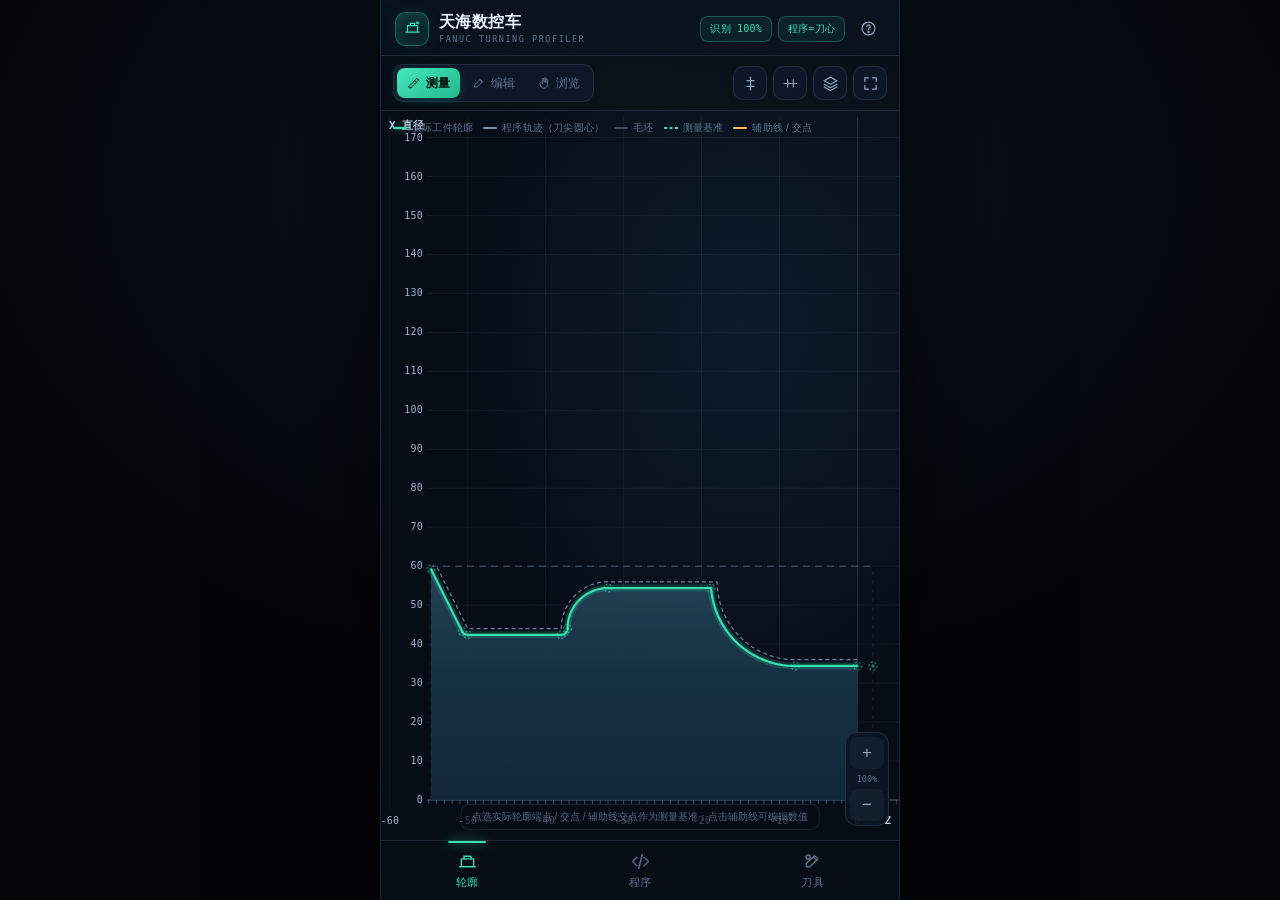
==== index.html @ 0032b685 "Add self-test HTML page for G01 extension functionality with performance metrics and results display" ====
<!DOCTYPE html>
<html lang="zh-CN">
<head>
  <meta charset="UTF-8">
  <meta name="viewport" content="width=device-width, initial-scale=1.0, maximum-scale=1.0, user-scalable=no, viewport-fit=cover">
  <meta name="theme-color" content="#070d17">
  <meta name="description" content="发那科数控车削轮廓计算与双向联调工具">
  <title>天海数控车 · FANUC</title>
  <link rel="stylesheet" href="css/app.css">
</head>
<body>
  <div class="app-shell">
    <header class="appbar">
      <div class="brand">
        <div class="brand-mark" aria-hidden="true">
          <svg viewBox="0 0 32 32"><path d="M6 21h20M9 21v-9h14v9M13 12v-3h6v3" /><circle cx="23" cy="8" r="2.2"/></svg>
        </div>
        <div class="brand-text">
          <h1>天海数控车</h1>
          <span>FANUC TURNING PROFILER</span>
        </div>
      </div>
      <div class="appbar-status">
        <span class="chip chip-mint" id="chipCoverage">识别 --</span>
        <span class="chip" id="chipComp">无刀补</span>
        <button class="icon-btn ghost" id="btnHelp" aria-label="说明">
          <svg viewBox="0 0 24 24"><circle cx="12" cy="12" r="9"/><path d="M9.6 9.2a2.4 2.4 0 1 1 3.6 2.2c-.9.6-1.2 1-1.2 2.1"/><circle cx="12" cy="16.8" r=".8"/></svg>
        </button>
      </div>
    </header>

    <main class="views">
      <!-- ================= 轮廓 ================= -->
      <section class="view is-active" id="view-contour">
        <div class="canvas-top">
          <div class="mode-switch" id="modeSwitch" role="tablist">
            <button data-mode="measure" class="is-on">
              <svg viewBox="0 0 24 24"><path d="M4 17 17 4l3 3L7 20H4z"/><path d="m13 8 3 3"/></svg>
              测量
            </button>
            <button data-mode="edit">
              <svg viewBox="0 0 24 24"><path d="M5 19h4l9-9-4-4-9 9z"/><path d="M14 6.5 17.5 10"/></svg>
              编辑
            </button>
            <button data-mode="pan">
              <svg viewBox="0 0 24 24"><path d="M9 11V5.5a1.5 1.5 0 0 1 3 0V10M12 10V4.5a1.5 1.5 0 0 1 3 0V10M15 11V6.5a1.5 1.5 0 0 1 3 0V14c0 4-2.5 7-6 7-2.2 0-3.4-1-4.6-2.3L5 13.5a1.7 1.7 0 0 1 2.4-2.2L9 13"/></svg>
              浏览
            </button>
          </div>
          <div class="canvas-actions">
            <button class="icon-btn" id="btnGuideV" aria-label="铅垂线" title="铅垂线（等 Z 辅助线）">
              <svg viewBox="0 0 24 24"><path d="M12 3v18"/><path d="M7 8h10"/><path d="M7 16h10"/></svg>
            </button>
            <button class="icon-btn" id="btnGuideH" aria-label="水平线" title="水平线（等 X 辅助线）">
              <svg viewBox="0 0 24 24"><path d="M3 12h18"/><path d="M8 7v10"/><path d="M16 7v10"/></svg>
            </button>
            <button class="icon-btn" id="btnGuideClear" aria-label="清除辅助线" title="清除辅助线">
              <svg viewBox="0 0 24 24"><path d="M4 7h16"/><path d="M9 7V5h6v2"/><path d="M6.5 7l1 13h9l1-13"/></svg>
            </button>
            <button class="icon-btn" id="btnLayers" aria-label="图层">
              <svg viewBox="0 0 24 24"><path d="m12 3 9 5-9 5-9-5z"/><path d="m3 13 9 5 9-5"/><path d="m3 17 9 5 9-5"/></svg>
            </button>
            <button class="icon-btn" id="btnFit" aria-label="适应屏幕">
              <svg viewBox="0 0 24 24"><path d="M4 9V4h5M15 4h5v5M20 15v5h-5M9 20H4v-5"/></svg>
            </button>
          </div>
        </div>

        <div class="stage" id="stage">
          <svg id="svg" role="img" aria-label="工件轮廓视图"></svg>

          <div class="stage-legend" id="legend">
            <span><i class="dot dot-actual"></i>实际工件轮廓</span>
            <span><i class="dot dot-nominal"></i>程序轨迹（刀尖圆心）</span>
            <span><i class="dot dot-stock"></i>毛坯</span>
            <span><i class="dot dot-base"></i>测量基准</span>
            <span><i class="dot dot-guide"></i>辅助线 / 交点</span>
          </div>

          <div class="stage-empty" id="emptyState">
            <div class="empty-icon">
              <svg viewBox="0 0 48 48"><path d="M8 30h32M10 30V18h28v12M15 18v-5h18v5"/><circle cx="35" cy="10" r="3"/></svg>
            </div>
            <h3>等待有效轮廓</h3>
            <p>在“程序”页输入或载入 FANUC 车削程序，然后点击应用。</p>
            <button class="btn small" id="btnGoProgram">去输入程序</button>
          </div>

          <div class="zoom-rail">
            <button class="zoom-btn" id="btnZoomIn" aria-label="放大">+</button>
            <div class="zoom-readout" id="zoomReadout">--</div>
            <button class="zoom-btn" id="btnZoomOut" aria-label="缩小">−</button>
          </div>

          <div class="layers-pop" id="layersPop">
            <div class="pop-head">显示图层</div>
            <label class="switch-row"><span>程序轨迹</span><input type="checkbox" id="tgNominal" checked><i></i></label>
            <label class="switch-row"><span>毛坯边界</span><input type="checkbox" id="tgStock" checked><i></i></label>
            <label class="switch-row"><span>偏差指示</span><input type="checkbox" id="tgDeviation" checked><i></i></label>
            <label class="switch-row"><span>网格标尺</span><input type="checkbox" id="tgGrid" checked><i></i></label>
            <label class="switch-row"><span>卡盘夹持</span><input type="checkbox" id="tgChuck" checked><i></i></label>
          </div>

          <div class="stage-hint" id="stageHint">点选实际轮廓特征端点 / 交点作为测量基准</div>
        </div>

        <div class="sheet" id="sheet" aria-live="polite"></div>
      </section>

      <!-- ================= 程序 ================= -->
      <section class="view" id="view-program">
        <div class="page-head">
          <div>
            <h2>数控程序</h2>
            <p>FANUC 车削 G 代码 · 实时解析</p>
          </div>
          <div class="page-actions">
            <button class="btn primary" id="btnApply">
              <svg viewBox="0 0 24 24"><path d="m5 12 4.5 4.5L19 7"/></svg>
              应用
            </button>
          </div>
        </div>

        <div class="program-tools">
          <div class="select-wrap">
            <select id="sampleSelect" aria-label="载入示例">
              <option value="">载入示例程序…</option>
              <option value="sample1">示例 1 · 外圆圆弧台阶</option>
              <option value="sample2">示例 2 · G71/G70 粗精车</option>
              <option value="sample3">示例 3 · 内孔镗削</option>
              <option value="sample4">示例 4 · 切槽与刀宽</option>
              <option value="sample5">示例 5 ·  扩展</option>
              <option value="sample6">示例 6 · 扩展2</option>
            </select>
            <svg class="select-caret" viewBox="0 0 24 24"><path d="m7 10 5 5 5-5"/></svg>
          </div>
          <span class="pill" id="programStats">0 行</span>
        </div>

        <div class="editor-card">
          <div class="gutter" id="gutter"></div>
          <textarea id="editor" spellcheck="false" autocapitalize="off" autocomplete="off" autocorrect="off" aria-label="G代码编辑器"></textarea>
        </div>

        <div class="quickkeys" id="quickKeys">
          <button data-ins="G00 ">G00</button>
          <button data-ins="G01 ">G01</button>
          <button data-ins="G02 ">G02</button>
          <button data-ins="G03 ">G03</button>
          <button data-ins="G71 ">G71</button>
          <button data-ins="G70 ">G70</button>
          <button data-ins="G75 ">G75</button>
          <button data-ins="G76 ">G76</button>
          <button data-ins="U">U</button>
          <button data-ins="W">W</button>
          <button data-ins="A">A</button>
          <button data-ins="C">C</button>
          <button data-ins="R">R</button>
          <button data-ins="M03 ">M03</button>
          <button data-ins="M30">M30</button>
        </div>

        <div class="card diag-card">
          <div class="card-head">
            <h3>解析诊断</h3>
            <span class="pill" id="diagCount">--</span>
          </div>
          <div class="diag-list" id="diagList"></div>
        </div>

        <div class="callout">
          <strong>识别范围</strong>
          G00/G01/G02/G03、G04、G20/G21、G28/G30、G32、G50、G70/G71/G72/G73、G74/G75/G76、G90/G91/G92/G94/G95/G96/G97 及 T/S/F/M 辅助指令。G01 支持 A 角度、C 倒角、R 拐角圆角与 U/W 增量编程。G40/G41/G42 刀尖补偿已移除，出现时忽略并提示；程序 X/Z 即工件轮廓。未知指令仅提示，不阻断轮廓计算。
        </div>
      </section>

      <!-- ================= 刀具 ================= -->
      <section class="view" id="view-tools">
        <div class="page-head">
          <div>
            <h2>刀具参数</h2>
            <p>刀尖圆弧、安装方位与补偿值</p>
          </div>
          <button class="btn ghost" id="btnAddTool">
            <svg viewBox="0 0 24 24"><path d="M12 5v14M5 12h14"/></svg>
            新增
          </button>
        </div>

        <div class="tool-strip" id="toolStrip"></div>

        <div class="card" id="toolParams"></div>

        <div class="card stock-card">
          <div class="card-head">
            <h3>毛坯与显示</h3>
            <span class="pill" id="stockState">--</span>
          </div>
          <div class="field-row">
            <div class="field">
              <label>毛坯直径 X (mm)</label>
              <div class="num-input">
                <button data-step="-1" data-target="stockDia">−</button>
                <input id="stockDia" type="number" inputmode="decimal" step="0.1" min="1" max="400">
                <button data-step="1" data-target="stockDia">+</button>
              </div>
            </div>
            <div class="field">
              <label>显示精度</label>
              <div class="readonly">0.001 mm</div>
            </div>
          </div>
          <p class="hint">毛坯直径仅用于显示未加工边界，不参与程序坐标计算。</p>
        </div>

        <div class="callout">
          程序 X/Z 为刀尖圆心轨迹（含 A 角度、C 倒角、R 圆角、U/W 增量）；实际工件轮廓由程序轨迹向材料侧偏移刀尖半径 R 实时生成（直线平移 R、内凹圆弧 R+r、外凸圆弧 R−r、程序凹拐角留下半径 R 的包络弧）。G41/G42 刀尖补偿指令已移除，程序中出现时将忽略并提示。刀库几何/磨损补偿（X 直径、Z 轴向）按输入值整体平移实际轮廓。
        </div>
      </section>
    </main>

    <nav class="tabbar" role="tablist">
      <button class="tab is-on" data-view="contour">
        <svg viewBox="0 0 24 24"><path d="M3 18h18M5 18V9h14v9"/><path d="M8 9V6h8v3"/></svg>
        <span>轮廓</span>
      </button>
      <button class="tab" data-view="program">
        <svg viewBox="0 0 24 24"><path d="m8 7-5 5 5 5M16 7l5 5-5 5M14 4l-4 16"/></svg>
        <span>程序</span>
      </button>
      <button class="tab" data-view="tools">
        <svg viewBox="0 0 24 24"><path d="M14.5 5.5 18 9 9 18H5v-4z"/><path d="m13 7 4 4"/><circle cx="7" cy="7" r="2.4"/></svg>
        <span>刀具</span>
      </button>
    </nav>
  </div>

  <div class="modal" id="modal">
    <div class="modal-card" role="dialog" aria-modal="true">
      <div class="modal-head">
        <h3>计算说明</h3>
        <button class="icon-btn ghost" id="btnCloseModal" aria-label="关闭">
          <svg viewBox="0 0 24 24"><path d="m6 6 12 12M18 6 6 18"/></svg>
        </button>
      </div>
      <div class="modal-body">
        <p><strong>轮廓语义：</strong>程序 X/Z（含 A 角度、C 倒角、R 圆角、U/W 增量）是刀尖圆心轨迹。实际工件轮廓由程序轨迹向材料侧等距偏移刀尖圆弧半径 r 得到：直线沿法向平移 r，内凹圆弧 实际 R = 程序 R + r，外凸圆弧 实际 R = 程序 R − r，程序拐角的凹侧留下以拐点为圆心、半径 r 的包络圆弧。G41/G42 刀尖补偿功能已移除，程序中出现时忽略并警告。</p>
        <p><strong>G01 扩展：</strong>A 为自 -Z 轴起算的角度（真实半径平面），可由 X/U 或 Z/W 之一推算另一坐标；C 为段末等长倒角，R 为段末相切圆角；U、W 分别为 X（直径）、Z 的增量编程。C/R 只作用于本段末端与下一连续切削段的拐角。</p>
        <p><strong>测量规范：</strong>基准节点取自实际工件轮廓（程序轨迹 + 刀尖半径补偿后）的特征端点与相邻特征交点，也可放置铅垂线 / 水平线辅助线并拾取辅助线与轮廓的交点；点击辅助线可直接输入数值（铅垂线为 Z，水平线为 X 直径）精确定位。仅允许选择上述节点，禁止在特征线上任意取点。辅助线为纯测量基准，不参与刀尖半径偏移。基准坐标即为实际工件轮廓的 X/Z；圆弧半径与圆心直接读取该基准点所属实际轮廓圆弧数据，不做曲线拟合。</p>
        <p><strong>验证标准：</strong>①补偿一致性：实际轮廓各采样点到程序（刀心）轨迹的最近距离应恒等于刀尖半径 r，偏差 ≤0.002 mm，任一超差即判不匹配；②轮廓由程序轨迹向材料侧等距偏移 r 实时计算，内凹圆弧 R+r、外凸圆弧 R−r。测量读数 0.001 mm。</p>
        <p><strong>坐标约定：</strong>X 为直径值，Z 为轴向值；图形按真实半径比例绘制，X 标尺显示直径。所有测量值保留 0.001 mm。</p>
        <p><strong>双向联动：</strong>编辑模式点选特征后可修改终点直径、Z、圆弧 R 或 G02/G03 方向，程序对应程序段立即回写并重新计算；拖动线段端点可连续修改。</p>
        <p><strong>说明：</strong>G74/G75/G76 等固定循环及螺纹牙型以识别和最终尺寸近似为主，具体加工请以机床实际参数与官方手册为准。</p>
      </div>
    </div>
  </div>

  <div class="pick-pop" id="pickPop"></div>

  <div class="pick-pop guide-pop" id="guidePop">
    <div class="pop-head" id="guidePopHead">辅助线数值</div>
    <div class="guide-edit">
      <label id="guideField" for="guideInput">Z (mm)</label>
      <input id="guideInput" type="number" inputmode="decimal" step="0.001" autocomplete="off" spellcheck="false">
      <div class="guide-btns">
        <button class="btn small primary" id="btnGuideOk">确定</button>
        <button class="btn small ghost" id="btnGuideDel">删除</button>
      </div>
    </div>
  </div>

  <div class="toast" id="toast"></div>

  <script src="js/geometry.js"></script>
  <script src="js/parser.js"></script>
  <script src="js/simulator.js"></script>
  <script src="js/samples.js"></script>
  <script src="js/viewer.js"></script>
  <script src="js/app.js"></script>
</body>
</html>
---- css/app.css ----
:root {
  --bg: #060b14;
  --bg-2: #0a1220;
  --panel: #101a2b;
  --panel-2: #142034;
  --line: rgba(148, 178, 210, .14);
  --line-strong: rgba(148, 178, 210, .26);
  --text: #e8f2ff;
  --text-dim: #91a4bd;
  --text-mute: #5e718b;
  --mint: #36e0b0;
  --mint-dim: #1c8f73;
  --amber: #ffb454;
  --cyan: #60c8ff;
  --red: #ff6b6b;
  --violet: #a78bfa;
  --radius: 16px;
  --safe-b: env(safe-area-inset-bottom, 0px);
  --safe-t: env(safe-area-inset-top, 0px);
  --font: -apple-system, BlinkMacSystemFont, "SF Pro SC", "PingFang SC", "Microsoft YaHei", "Helvetica Neue", Arial, sans-serif;
  --mono: "SF Mono", "Cascadia Code", "JetBrains Mono", ui-monospace, Consolas, monospace;
}

* { box-sizing: border-box; -webkit-tap-highlight-color: transparent; }
html, body { height: 100%; }
body {
  margin: 0;
  background: #030609;
  color: var(--text);
  font-family: var(--font);
  font-size: 14px;
  overscroll-behavior: none;
  -webkit-font-smoothing: antialiased;
}
button, input, select, textarea { font-family: inherit; color: inherit; }
button { border: 0; background: none; cursor: pointer; padding: 0; }
svg { display: block; }
::selection { background: rgba(54, 224, 176, .28); }

.app-shell {
  position: relative;
  display: flex;
  flex-direction: column;
  width: 100%;
  max-width: 520px;
  height: 100dvh;
  margin: 0 auto;
  background:
    radial-gradient(120% 60% at 50% -10%, rgba(54, 224, 176, .12), transparent 58%),
    radial-gradient(90% 50% at 110% 30%, rgba(96, 200, 255, .08), transparent 60%),
    var(--bg);
  overflow: hidden;
}
@media (min-width: 560px) {
  body { background: radial-gradient(80% 80% at 50% 20%, #0c1422, #030609 70%); }
  .app-shell {
    height: min(940px, 100dvh);
    top: 0;
    border-left: 1px solid var(--line);
    border-right: 1px solid var(--line);
    box-shadow: 0 0 120px rgba(0, 0, 0, .7);
  }
}

/* ============ appbar ============ */
.appbar {
  flex: 0 0 auto;
  display: flex;
  align-items: center;
  justify-content: space-between;
  gap: 10px;
  height: calc(56px + var(--safe-t));
  padding: calc(8px + var(--safe-t)) 14px 6px;
  border-bottom: 1px solid var(--line);
  background: linear-gradient(to bottom, rgba(10, 18, 32, .94), rgba(10, 18, 32, .55));
  backdrop-filter: blur(14px);
  z-index: 10;
}
.brand { display: flex; align-items: center; gap: 10px; min-width: 0; }
.brand-mark {
  width: 34px; height: 34px;
  display: grid; place-items: center;
  border-radius: 10px;
  background: linear-gradient(145deg, rgba(54, 224, 176, .18), rgba(54, 224, 176, .04));
  border: 1px solid rgba(54, 224, 176, .34);
  box-shadow: inset 0 0 12px rgba(54, 224, 176, .12), 0 0 18px rgba(54, 224, 176, .08);
  flex: 0 0 auto;
}
.brand-mark svg { width: 23px; height: 23px; stroke: var(--mint); stroke-width: 1.7; fill: none; }
.brand-mark circle { fill: var(--mint); stroke: none; opacity: .9; }
.brand-text { min-width: 0; }
.brand-text h1 {
  margin: 0;
  font-size: 16px;
  letter-spacing: .03em;
  font-weight: 650;
  line-height: 1.1;
  white-space: nowrap;
}
.brand-text span {
  display: block;
  margin-top: 3px;
  font-family: var(--mono);
  font-size: 8.5px;
  letter-spacing: .18em;
  color: var(--text-mute);
  white-space: nowrap;
}
.appbar-status { display: flex; align-items: center; gap: 6px; flex: 0 0 auto; }
.chip {
  display: inline-flex;
  align-items: center;
  height: 26px;
  padding: 0 9px;
  border-radius: 8px;
  border: 1px solid var(--line);
  background: rgba(16, 26, 43, .7);
  font-family: var(--mono);
  font-size: 10px;
  letter-spacing: .02em;
  color: var(--text-dim);
  white-space: nowrap;
}
.chip-mint { color: var(--mint); border-color: rgba(54, 224, 176, .28); background: rgba(54, 224, 176, .07); }
.chip.warn { color: var(--amber); border-color: rgba(255, 180, 84, .34); background: rgba(255, 180, 84, .08); }

/* ============ general buttons ============ */
.icon-btn {
  width: 34px; height: 34px;
  display: grid; place-items: center;
  border-radius: 10px;
  border: 1px solid var(--line);
  background: rgba(16, 26, 43, .72);
  color: var(--text-dim);
  transition: transform .12s ease, background .16s ease, color .16s ease;
}
.icon-btn svg { width: 17px; height: 17px; stroke: currentColor; stroke-width: 1.7; fill: none; stroke-linecap: round; stroke-linejoin: round; }
.icon-btn:active { transform: scale(.93); background: rgba(54, 224, 176, .12); color: var(--mint); }
.icon-btn.ghost { background: transparent; border-color: transparent; }
.icon-btn.is-on { color: var(--mint); border-color: rgba(54, 224, 176, .4); background: rgba(54, 224, 176, .1); }
.icon-btn.is-on.amber { color: var(--amber); border-color: rgba(255, 180, 84, .42); background: rgba(255, 180, 84, .1); }
.icon-btn.is-off { display: none; }

.btn {
  display: inline-flex;
  align-items: center;
  justify-content: center;
  gap: 6px;
  min-height: 38px;
  padding: 0 15px;
  border-radius: 11px;
  border: 1px solid var(--line-strong);
  background: rgba(20, 32, 52, .9);
  font-size: 13px;
  font-weight: 600;
  color: var(--text);
  transition: transform .12s ease, filter .15s ease;
}
.btn svg { width: 15px; height: 15px; stroke: currentColor; stroke-width: 2; fill: none; stroke-linecap: round; }
.btn:active { transform: scale(.96); }
.btn.primary {
  background: linear-gradient(145deg, #2fd3a5, #18a983);
  border-color: rgba(54, 224, 176, .5);
  color: #04150f;
  box-shadow: 0 6px 18px rgba(31, 190, 148, .22);
}
.btn.ghost { background: rgba(16, 26, 43, .6); }
.btn.small { min-height: 32px; padding: 0 12px; font-size: 12px; border-radius: 9px; }
.pill {
  display: inline-flex; align-items: center; gap: 4px;
  height: 24px; padding: 0 9px;
  border-radius: 7px;
  background: rgba(148, 178, 210, .08);
  border: 1px solid var(--line);
  font-family: var(--mono); font-size: 10px; color: var(--text-dim);
  white-space: nowrap;
}
.pill.good { color: var(--mint); border-color: rgba(54, 224, 176, .3); background: rgba(54, 224, 176, .08); }
.pill.bad { color: var(--red); border-color: rgba(255, 107, 107, .32); background: rgba(255, 107, 107, .08); }
.pill.warn { color: var(--amber); border-color: rgba(255, 180, 84, .3); background: rgba(255, 180, 84, .07); }

/* ============ layout ============ */
.views { position: relative; flex: 1 1 auto; min-height: 0; }
.view {
  position: absolute;
  inset: 0;
  display: none;
  flex-direction: column;
  overflow: hidden;
}
.view.is-active { display: flex; animation: viewIn .2s ease; }
@keyframes viewIn { from { opacity: 0; transform: translateY(4px); } to { opacity: 1; transform: none; } }

.tabbar {
  flex: 0 0 auto;
  display: flex;
  align-items: stretch;
  height: calc(60px + var(--safe-b));
  padding-bottom: var(--safe-b);
  border-top: 1px solid var(--line);
  background: rgba(8, 14, 24, .94);
  backdrop-filter: blur(18px);
  z-index: 12;
}
.tab {
  flex: 1;
  position: relative;
  display: flex;
  flex-direction: column;
  align-items: center;
  justify-content: center;
  gap: 3px;
  color: var(--text-mute);
  font-size: 11px;
  letter-spacing: .04em;
  transition: color .18s ease;
}
.tab svg { width: 21px; height: 21px; stroke: currentColor; stroke-width: 1.6; fill: none; stroke-linecap: round; stroke-linejoin: round; }
.tab.is-on { color: var(--mint); }
.tab.is-on::before {
  content: "";
  position: absolute;
  top: 0; left: 50%;
  width: 38px; height: 2px;
  transform: translateX(-50%);
  border-radius: 2px;
  background: var(--mint);
  box-shadow: 0 0 12px rgba(54, 224, 176, .8);
}
.tab:active { color: var(--text); }

/* ============ contour view ============ */
.canvas-top {
  flex: 0 0 auto;
  display: flex;
  align-items: center;
  justify-content: space-between;
  gap: 8px;
  padding: 8px 12px;
  border-bottom: 1px solid var(--line);
  background: linear-gradient(to bottom, rgba(8, 14, 24, .75), rgba(8, 14, 24, .25));
}
.mode-switch {
  display: inline-flex;
  padding: 3px;
  border-radius: 11px;
  background: rgba(16, 26, 43, .8);
  border: 1px solid var(--line);
  gap: 2px;
}
.mode-switch button {
  display: inline-flex;
  align-items: center;
  gap: 5px;
  height: 30px;
  padding: 0 10px;
  border-radius: 8px;
  font-size: 12px;
  color: var(--text-mute);
  transition: .16s ease;
}
.mode-switch button svg { width: 14px; height: 14px; stroke: currentColor; stroke-width: 1.7; fill: none; stroke-linecap: round; stroke-linejoin: round; }
.mode-switch button.is-on { color: #06140e; background: linear-gradient(145deg, #46e6ba, #22b98f); font-weight: 600; box-shadow: 0 2px 10px rgba(34, 185, 143, .25); }
.canvas-actions { display: flex; gap: 6px; }

.stage {
  position: relative;
  flex: 1 1 auto;
  min-height: 0;
  overflow: hidden;
  background:
    radial-gradient(80% 80% at 70% 30%, rgba(19, 40, 63, .5), transparent 70%),
    #070d17;
}
#svg { width: 100%; height: 100%; touch-action: none; user-select: none; display: block; }
#svg text { font-family: var(--mono); fill: #7e93ad; font-size: 10px; }
#svg text.axis-label { fill: #9fb2c8; font-size: 10px; letter-spacing: .02em; }
#svg text.axis-title { fill: #b9cde2; font-size: 11px; font-weight: 600; }
#svg text.measure-label { fill: #e9f6ff; font-size: 10.5px; font-weight: 600; }
#svg text.guide-label { fill: #ffbf5a; font-size: 10px; font-weight: 600; }
#svg text.tag { font-family: var(--mono); font-size: 9px; fill: #7e93ad; }

.stage-legend {
  position: absolute;
  top: 10px;
  left: 12px;
  display: flex;
  flex-wrap: wrap;
  gap: 4px 10px;
  max-width: calc(100% - 24px);
  pointer-events: none;
  font-size: 10px;
  color: var(--text-mute);
  letter-spacing: .02em;
}
.stage-legend span { display: inline-flex; align-items: center; gap: 5px; }
.dot { width: 14px; height: 2px; border-radius: 2px; display: inline-block; }
.dot-actual { background: var(--mint); box-shadow: 0 0 6px rgba(54, 224, 176, .7); }
.dot-nominal { background: #7d90a8; }
.dot-toolpath { background: #ffb454; }
.dot-stock { background: #3a4b63; }
.dot-base { background: transparent; border: 1px dashed var(--mint); }
.dot-guide { background: #ffb454; }

.stage-empty {
  position: absolute;
  inset: 0;
  display: none;
  flex-direction: column;
  align-items: center;
  justify-content: center;
  text-align: center;
  padding: 24px;
  background: rgba(7, 13, 23, .82);
  backdrop-filter: blur(3px);
}
.stage-empty.show { display: flex; }
.empty-icon { width: 74px; height: 74px; display: grid; place-items: center; border-radius: 20px; border: 1px dashed var(--line-strong); margin-bottom: 14px; }
.empty-icon svg { width: 44px; height: 44px; stroke: var(--text-mute); stroke-width: 1.5; fill: none; stroke-linecap: round; }
.empty-icon circle { fill: rgba(54, 224, 176, .4); stroke: none; }
.stage-empty h3 { margin: 0 0 6px; font-size: 15px; font-weight: 600; }
.stage-empty p { margin: 0 0 16px; font-size: 12px; line-height: 1.6; color: var(--text-mute); max-width: 260px; }

.zoom-rail {
  position: absolute;
  right: 10px;
  bottom: 14px;
  display: flex;
  flex-direction: column;
  align-items: center;
  gap: 5px;
  padding: 4px;
  border-radius: 12px;
  border: 1px solid var(--line);
  background: rgba(12, 22, 37, .86);
  backdrop-filter: blur(10px);
}
.zoom-btn {
  width: 34px; height: 32px;
  display: grid; place-items: center;
  border-radius: 8px;
  font-size: 17px;
  color: var(--text-dim);
  background: rgba(148, 178, 210, .06);
}
.zoom-btn:active { background: rgba(54, 224, 176, .16); color: var(--mint); }
.zoom-readout { font-family: var(--mono); font-size: 8.5px; color: var(--text-mute); white-space: nowrap; }

.layers-pop {
  position: absolute;
  top: 8px;
  right: 10px;
  width: 176px;
  padding: 10px 12px;
  border-radius: 14px;
  border: 1px solid var(--line-strong);
  background: rgba(11, 20, 35, .97);
  box-shadow: 0 18px 44px rgba(0, 0, 0, .55);
  backdrop-filter: blur(16px);
  opacity: 0;
  transform: translateY(-6px) scale(.98);
  pointer-events: none;
  transition: .16s ease;
  z-index: 8;
}
.layers-pop.show { opacity: 1; transform: none; pointer-events: auto; }
.pop-head { font-size: 11px; font-weight: 600; color: var(--text-dim); margin-bottom: 6px; letter-spacing: .04em; }
.switch-row {
  display: flex;
  align-items: center;
  justify-content: space-between;
  min-height: 32px;
  font-size: 12px;
  color: var(--text-dim);
}
.switch-row input { display: none; }
.switch-row i {
  position: relative;
  width: 32px; height: 18px;
  border-radius: 9px;
  background: rgba(148, 178, 210, .16);
  transition: .18s ease;
  flex: 0 0 auto;
}
.switch-row i::after {
  content: "";
  position: absolute;
  top: 2px; left: 2px;
  width: 14px; height: 14px;
  border-radius: 50%;
  background: #6e829c;
  transition: .18s ease;
}
.switch-row input:checked + i { background: rgba(54, 224, 176, .3); }
.switch-row input:checked + i::after { left: 16px; background: var(--mint); box-shadow: 0 0 8px rgba(54, 224, 176, .6); }

.stage-hint {
  position: absolute;
  left: 50%;
  bottom: 10px;
  transform: translateX(-50%);
  padding: 5px 10px;
  border-radius: 8px;
  background: rgba(7, 13, 23, .72);
  border: 1px solid var(--line);
  font-size: 10px;
  color: var(--text-mute);
  white-space: nowrap;
  pointer-events: none;
  opacity: .9;
}

/* ============ bottom sheet ============ */
.sheet {
  position: absolute;
  left: 0; right: 0; bottom: 0;
  z-index: 9;
  padding: 0 12px calc(10px + var(--safe-b));
  transform: translateY(105%);
  transition: transform .26s cubic-bezier(.32, .72, .2, 1);
  pointer-events: none;
}
.sheet.show { transform: none; pointer-events: auto; }
.sheet-inner {
  max-height: 46vh;
  overflow: auto;
  border-radius: 18px;
  border: 1px solid var(--line-strong);
  background: rgba(11, 19, 32, .97);
  box-shadow: 0 -16px 50px rgba(0, 0, 0, .6);
  backdrop-filter: blur(18px);
  padding: 12px 14px 14px;
}
.sheet-grip { width: 38px; height: 3px; border-radius: 2px; background: rgba(148, 178, 210, .22); margin: 0 auto 9px; }
.sheet-head { display: flex; align-items: flex-start; justify-content: space-between; gap: 10px; margin-bottom: 8px; }
.sheet-title { display: flex; align-items: center; gap: 8px; min-width: 0; }
.sheet-title .idx {
  width: 30px; height: 30px;
  display: grid; place-items: center;
  border-radius: 9px;
  border: 1px solid rgba(255, 180, 84, .3);
  background: rgba(255, 180, 84, .08);
  color: var(--amber);
  font-family: var(--mono);
  font-size: 11px;
  flex: 0 0 auto;
}
.sheet-title h3 { margin: 0; font-size: 14px; font-weight: 600; line-height: 1.2; }
.sheet-title p { margin: 2px 0 0; font-size: 10px; color: var(--text-mute); font-family: var(--mono); }
.sheet-body { display: flex; flex-direction: column; gap: 10px; }
.sheet-actions { display: flex; gap: 8px; margin-top: 10px; }
.sheet-actions .btn { flex: 1; min-height: 40px; }
.close-btn { width: 30px; height: 30px; display: grid; place-items: center; border-radius: 8px; color: var(--text-mute); font-size: 17px; background: rgba(148, 178, 210, .07); flex: 0 0 auto; }

.measure-grid {
  display: grid;
  grid-template-columns: 1fr 1fr;
  gap: 7px;
}
.metric {
  padding: 8px 10px 9px;
  border-radius: 10px;
  border: 1px solid var(--line);
  background: rgba(148, 178, 210, .04);
}
.metric label { display: block; font-size: 9.5px; color: var(--text-mute); letter-spacing: .02em; margin-bottom: 3px; }
.metric b { font-family: var(--mono); font-size: 14px; font-weight: 600; color: var(--text); letter-spacing: -.01em; }
.metric b em { font-style: normal; font-size: 9.5px; color: var(--text-mute); margin-left: 3px; font-weight: 400; }
.metric.accent { border-color: rgba(54, 224, 176, .26); background: rgba(54, 224, 176, .06); }
.metric.accent b { color: var(--mint); }
.metric.amber { border-color: rgba(255, 180, 84, .26); background: rgba(255, 180, 84, .05); }
.metric.amber b { color: var(--amber); }
.metric.wide { grid-column: span 2; display: flex; justify-content: space-between; align-items: baseline; }
.metric.wide label { margin: 0; }
.metric.wide b { font-size: 13px; }

.point-list { display: flex; flex-direction: column; gap: 6px; }
.point-row {
  display: flex;
  align-items: center;
  gap: 8px;
  padding: 8px 10px;
  border-radius: 10px;
  border: 1px solid var(--line);
  background: rgba(148, 178, 210, .04);
  font-size: 11px;
  color: var(--text-dim);
}
.point-row .tagdot {
  width: 22px; height: 22px;
  border-radius: 50%;
  display: grid; place-items: center;
  font-family: var(--mono);
  font-size: 10px;
  font-weight: 700;
  background: rgba(54, 224, 176, .14);
  color: var(--mint);
  border: 1px solid rgba(54, 224, 176, .4);
  flex: 0 0 auto;
}
.point-row.is-p2 .tagdot { background: rgba(96, 200, 255, .14); color: var(--cyan); border-color: rgba(96, 200, 255, .4); }
.point-row .coords { font-family: var(--mono); font-size: 11px; color: var(--text); display: flex; gap: 10px; flex-wrap: wrap; }
.point-row .coords i { font-style: normal; color: var(--text-mute); font-size: 9px; margin-right: 2px; }
.point-row .seg { margin-left: auto; font-size: 9.5px; color: var(--text-mute); white-space: nowrap; }

.field-grid { display: grid; grid-template-columns: 1fr 1fr; gap: 8px; }
.field label { display: block; font-size: 10px; color: var(--text-mute); margin-bottom: 4px; letter-spacing: .02em; }
.num-input {
  display: flex;
  align-items: stretch;
  height: 38px;
  border-radius: 9px;
  border: 1px solid var(--line-strong);
  background: rgba(7, 13, 23, .65);
  overflow: hidden;
}
.num-input button {
  width: 30px;
  color: var(--text-dim);
  font-size: 16px;
  background: rgba(148, 178, 210, .05);
  flex: 0 0 auto;
}
.num-input button:active { background: rgba(54, 224, 176, .16); color: var(--mint); }
.num-input input {
  flex: 1 1 auto;
  min-width: 0;
  width: 100%;
  border: 0;
  background: transparent;
  text-align: center;
  font-family: var(--mono);
  font-size: 13px;
  color: var(--text);
  outline: none;
  -moz-appearance: textfield;
  appearance: textfield;
}
.num-input input::-webkit-outer-spin-button, .num-input input::-webkit-inner-spin-button { -webkit-appearance: none; margin: 0; }
.num-input:focus-within { border-color: rgba(54, 224, 176, .5); box-shadow: 0 0 0 2px rgba(54, 224, 176, .08); }
.readonly { height: 38px; display: flex; align-items: center; justify-content: center; border-radius: 9px; border: 1px dashed var(--line); font-family: var(--mono); font-size: 12px; color: var(--text-mute); }
.segmented-small { display: flex; height: 38px; padding: 3px; gap: 3px; border-radius: 9px; border: 1px solid var(--line-strong); background: rgba(7, 13, 23, .65); }
.segmented-small button { flex: 1; border-radius: 6px; font-family: var(--mono); font-size: 11px; color: var(--text-mute); }
.segmented-small button.is-on { background: rgba(54, 224, 176, .16); color: var(--mint); border: 1px solid rgba(54, 224, 176, .3); }

.feature-strip { display: flex; gap: 6px; overflow-x: auto; padding-bottom: 2px; scrollbar-width: none; }
.feature-strip::-webkit-scrollbar { display: none; }
.feature-chip {
  flex: 0 0 auto;
  display: flex; align-items: center; gap: 5px;
  height: 30px; padding: 0 10px;
  border-radius: 8px;
  border: 1px solid var(--line);
  background: rgba(148, 178, 210, .05);
  font-family: var(--mono);
  font-size: 10px;
  color: var(--text-dim);
  white-space: nowrap;
}
.feature-chip.is-on { border-color: rgba(255, 180, 84, .45); background: rgba(255, 180, 84, .09); color: var(--amber); }
.feature-chip i { width: 6px; height: 6px; border-radius: 50%; background: currentColor; opacity: .8; }
.sheet-note { font-size: 10px; color: var(--text-mute); line-height: 1.5; display: flex; gap: 6px; align-items: flex-start; }
.sheet-note svg { width: 13px; height: 13px; stroke: var(--mint); fill: none; stroke-width: 1.7; flex: 0 0 auto; margin-top: 1px; }

/* ============ program view ============ */
.page-head {
  flex: 0 0 auto;
  display: flex;
  align-items: flex-start;
  justify-content: space-between;
  gap: 12px;
  padding: 16px 14px 10px;
}
.page-head h2 { margin: 0; font-size: 19px; font-weight: 650; letter-spacing: .01em; }
.page-head p { margin: 4px 0 0; font-size: 11px; color: var(--text-mute); }
.page-head .btn { flex: 0 0 auto; }
.page-actions { display: flex; align-items: center; gap: 8px; flex: 0 0 auto; }

#view-program { overflow-y: auto; overscroll-behavior: contain; }
.program-tools {
  flex: 0 0 auto;
  display: flex;
  align-items: center;
  gap: 8px;
  padding: 0 14px 10px;
}
.select-wrap { position: relative; flex: 1 1 auto; min-width: 0; }
.select-wrap select {
  width: 100%;
  height: 38px;
  padding: 0 32px 0 11px;
  border-radius: 10px;
  border: 1px solid var(--line-strong);
  background: rgba(16, 26, 43, .8);
  font-size: 12px;
  color: var(--text-dim);
  appearance: none;
  outline: none;
}
.select-caret { position: absolute; right: 9px; top: 50%; width: 16px; height: 16px; transform: translateY(-50%); stroke: var(--text-mute); stroke-width: 1.8; fill: none; pointer-events: none; }

.editor-card {
  flex: 0 0 auto;
  display: grid;
  grid-template-columns: 42px 1fr;
  height: min(42vh, 360px);
  margin: 0 14px;
  border-radius: 14px;
  border: 1px solid var(--line-strong);
  background: rgba(8, 14, 24, .92);
  overflow: hidden;
  box-shadow: inset 0 1px 0 rgba(255, 255, 255, .03);
}
.gutter {
  overflow: hidden;
  padding: 10px 0;
  border-right: 1px solid var(--line);
  background: rgba(148, 178, 210, .035);
  font-family: var(--mono);
  font-size: 11px;
  line-height: 20px;
  color: #44566d;
  text-align: right;
  user-select: none;
}
.gutter div { padding-right: 9px; height: 20px; white-space: pre; }
.gutter div.hit { color: var(--amber); background: rgba(255, 180, 84, .08); }
#editor {
  width: 100%;
  height: 100%;
  resize: none;
  border: 0;
  outline: none;
  background: transparent;
  padding: 10px 12px;
  font-family: var(--mono);
  font-size: 11.5px;
  line-height: 20px;
  color: #d9e9fb;
  caret-color: var(--mint);
  white-space: pre;
  overflow: auto;
  tab-size: 2;
  -webkit-text-size-adjust: none;
}
#editor::placeholder { color: #43556b; }

.quickkeys {
  flex: 0 0 auto;
  display: flex;
  gap: 6px;
  overflow-x: auto;
  padding: 10px 14px;
  scrollbar-width: none;
}
.quickkeys::-webkit-scrollbar { display: none; }
.quickkeys button {
  flex: 0 0 auto;
  height: 30px;
  padding: 0 10px;
  border-radius: 7px;
  border: 1px solid var(--line);
  background: rgba(148, 178, 210, .05);
  font-family: var(--mono);
  font-size: 10px;
  color: var(--text-dim);
}
.quickkeys button:active { border-color: rgba(54, 224, 176, .4); color: var(--mint); background: rgba(54, 224, 176, .09); }

.card {
  flex: 0 0 auto;
  margin: 0 14px 12px;
  border-radius: var(--radius);
  border: 1px solid var(--line);
  background: linear-gradient(160deg, rgba(20, 33, 54, .75), rgba(11, 19, 32, .85));
  padding: 13px 14px;
}
.card-head { display: flex; align-items: center; justify-content: space-between; gap: 8px; margin-bottom: 8px; }
.card-head h3 { margin: 0; font-size: 13px; font-weight: 600; letter-spacing: .02em; }

.diag-list { display: flex; flex-direction: column; gap: 5px; }
.diag-item {
  display: flex;
  align-items: flex-start;
  gap: 8px;
  padding: 7px 9px;
  border-radius: 8px;
  background: rgba(148, 178, 210, .04);
  border: 1px solid transparent;
  font-size: 11px;
  line-height: 1.45;
  color: var(--text-dim);
}
.diag-item .ln { font-family: var(--mono); font-size: 9.5px; color: var(--text-mute); flex: 0 0 auto; min-width: 30px; }
.diag-item.warn { border-color: rgba(255, 180, 84, .22); background: rgba(255, 180, 84, .05); }
.diag-item.warn .ln { color: var(--amber); }
.diag-item.err { border-color: rgba(255, 107, 107, .24); background: rgba(255, 107, 107, .05); }
.diag-item.err .ln { color: var(--red); }
.diag-item.ok .ln { color: var(--mint); }
.diag-empty { padding: 12px 4px; font-size: 11px; color: var(--text-mute); text-align: center; }
.callout {
  flex: 0 0 auto;
  margin: 0 14px 18px;
  padding: 11px 12px;
  border-radius: 12px;
  border: 1px solid rgba(54, 224, 176, .16);
  background: rgba(54, 224, 176, .04);
  font-size: 10.5px;
  line-height: 1.65;
  color: #8fa6bd;
}
.callout strong { color: var(--mint); font-weight: 600; margin-right: 4px; }

/* ============ tools view ============ */
#view-tools { overflow-y: auto; overscroll-behavior: contain; }
.tool-strip {
  flex: 0 0 auto;
  display: flex;
  gap: 8px;
  overflow-x: auto;
  padding: 0 14px 12px;
  scrollbar-width: none;
}
.tool-strip::-webkit-scrollbar { display: none; }
.tool-card {
  flex: 0 0 142px;
  padding: 10px 11px;
  border-radius: 12px;
  border: 1px solid var(--line);
  background: rgba(16, 26, 43, .66);
  text-align: left;
  transition: .16s ease;
}
.tool-card.is-on { border-color: rgba(54, 224, 176, .42); background: linear-gradient(150deg, rgba(54, 224, 176, .11), rgba(16, 26, 43, .8)); box-shadow: 0 6px 18px rgba(0, 0, 0, .22); }
.tool-card-top { display: flex; align-items: center; justify-content: space-between; gap: 6px; margin-bottom: 7px; }
.tool-no { font-family: var(--mono); font-size: 10px; color: var(--text-mute); }
.tool-icon { width: 27px; height: 27px; display: grid; place-items: center; border-radius: 7px; background: rgba(148, 178, 210, .07); color: var(--text-dim); }
.tool-icon svg { width: 15px; height: 15px; stroke: currentColor; stroke-width: 1.6; fill: none; stroke-linecap: round; }
.tool-card.is-on .tool-icon { background: rgba(54, 224, 176, .13); color: var(--mint); }
.tool-card h4 { margin: 0 0 4px; font-size: 12.5px; font-weight: 600; letter-spacing: .01em; white-space: nowrap; overflow: hidden; text-overflow: ellipsis; }
.tool-card p { margin: 0; font-family: var(--mono); font-size: 9.5px; color: var(--text-mute); white-space: nowrap; overflow: hidden; text-overflow: ellipsis; }
.tool-card .active-line { height: 2px; border-radius: 2px; background: transparent; margin-top: 8px; }
.tool-card.is-on .active-line { background: var(--mint); box-shadow: 0 0 8px rgba(54, 224, 176, .5); }

#toolParams h3 { display: flex; align-items: center; gap: 8px; }
.tool-badge { display: inline-flex; align-items: center; height: 22px; padding: 0 7px; border-radius: 6px; background: rgba(54, 224, 176, .1); border: 1px solid rgba(54, 224, 176, .24); color: var(--mint); font-family: var(--mono); font-size: 9px; font-weight: 400; }
.field-grid + .field-grid { margin-top: 10px; }
.field-row { display: flex; gap: 10px; }
.field-row .field { flex: 1 1 50%; }
.field { min-width: 0; }
.field-grid .field { margin-bottom: 0; }
.select-input {
  width: 100%;
  height: 38px;
  padding: 0 9px;
  border-radius: 9px;
  border: 1px solid var(--line-strong);
  background: rgba(7, 13, 23, .65);
  color: var(--text);
  font-size: 11.5px;
  outline: none;
  appearance: none;
}
.hint { margin: 10px 0 0; font-size: 10px; line-height: 1.6; color: var(--text-mute); }
.stock-card .readonly { margin-top: 18px; }
.tool-actions { display: flex; gap: 8px; margin-top: 12px; }
.tool-actions .btn { flex: 1; }
.delete-tool { color: var(--red); border-color: rgba(255, 107, 107, .25); background: rgba(255, 107, 107, .06); }

/* ============ modal / toast ============ */
.modal {
  position: fixed;
  inset: 0;
  z-index: 40;
  display: flex;
  align-items: flex-end;
  justify-content: center;
  padding: 16px;
  background: rgba(2, 6, 12, .66);
  backdrop-filter: blur(4px);
  opacity: 0;
  pointer-events: none;
  transition: .22s ease;
}
.modal.show { opacity: 1; pointer-events: auto; }
.modal-card {
  width: 100%;
  max-width: 480px;
  max-height: 82vh;
  overflow: auto;
  border-radius: 18px;
  border: 1px solid var(--line-strong);
  background: #0d1727;
  box-shadow: 0 -20px 60px rgba(0, 0, 0, .6);
  transform: translateY(14px);
  transition: .24s cubic-bezier(.32, .72, .2, 1);
}
.modal.show .modal-card { transform: none; }
.modal-head { position: sticky; top: 0; display: flex; align-items: center; justify-content: space-between; padding: 14px 16px 10px; background: #0d1727; border-bottom: 1px solid var(--line); }
.modal-head h3 { margin: 0; font-size: 15px; }
.modal-body { padding: 12px 16px 20px; }
.modal-body p { margin: 0 0 11px; font-size: 11.5px; line-height: 1.75; color: #9db0c6; }
.modal-body strong { color: var(--mint); font-weight: 600; }

.pick-pop {
  position: fixed;
  min-width: 150px;
  padding: 9px 10px 7px;
  border-radius: 12px;
  border: 1px solid var(--line-strong);
  background: rgba(11, 20, 35, .97);
  box-shadow: 0 18px 44px rgba(0, 0, 0, .55);
  backdrop-filter: blur(16px);
  transform: translate(-50%, -100%);
  opacity: 0;
  pointer-events: none;
  transition: .14s ease;
  z-index: 60;
}
.pick-pop.show { opacity: 1; pointer-events: auto; }
.pick-item {
  display: flex;
  align-items: baseline;
  justify-content: space-between;
  gap: 10px;
  width: 100%;
  padding: 7px 8px;
  margin-top: 4px;
  border-radius: 8px;
  color: var(--text-dim);
  background: rgba(148, 178, 210, .06);
  text-align: left;
}
.pick-item span { font-size: 10.5px; color: var(--text-mute); }
.pick-item b { font-family: var(--mono); font-size: 11px; font-weight: 600; color: var(--mint); }
.guide-pop { width: 190px; }
.guide-edit { display: flex; flex-direction: column; gap: 6px; margin-top: 6px; }
.guide-edit label { font-size: 10.5px; color: var(--text-mute); letter-spacing: .02em; }
.guide-edit input {
  width: 100%;
  box-sizing: border-box;
  padding: 7px 8px;
  border-radius: 8px;
  border: 1px solid var(--line-strong);
  background: rgba(148, 178, 210, .08);
  color: var(--text);
  font-family: var(--mono);
  font-size: 12.5px;
}
.guide-edit input:focus { outline: none; border-color: rgba(255, 180, 84, .55); box-shadow: 0 0 0 2px rgba(255, 180, 84, .12); }
.guide-btns { display: flex; gap: 6px; margin-top: 2px; }
.guide-btns .btn { flex: 1; justify-content: center; }
.pick-item:active { background: rgba(54, 224, 176, .16); }

.toast {
  position: fixed;
  left: 50%;
  bottom: calc(84px + var(--safe-b));
  transform: translate(-50%, 14px);
  max-width: 86%;
  padding: 9px 16px;
  border-radius: 10px;
  background: rgba(20, 33, 54, .97);
  border: 1px solid rgba(54, 224, 176, .3);
  color: var(--text);
  font-size: 11.5px;
  box-shadow: 0 12px 36px rgba(0, 0, 0, .45);
  opacity: 0;
  pointer-events: none;
  transition: .2s ease;
  z-index: 50;
  text-align: center;
  line-height: 1.4;
}
.toast.show { opacity: 1; transform: translate(-50%, 0); }
.toast.err { border-color: rgba(255, 107, 107, .4); }

@media (max-width: 360px) {
  .brand-text span { display: none; }
  .mode-switch button { padding: 0 8px; }
  .chip { padding: 0 7px; }
  .measure-grid { gap: 6px; }
  .metric b { font-size: 13px; }
}
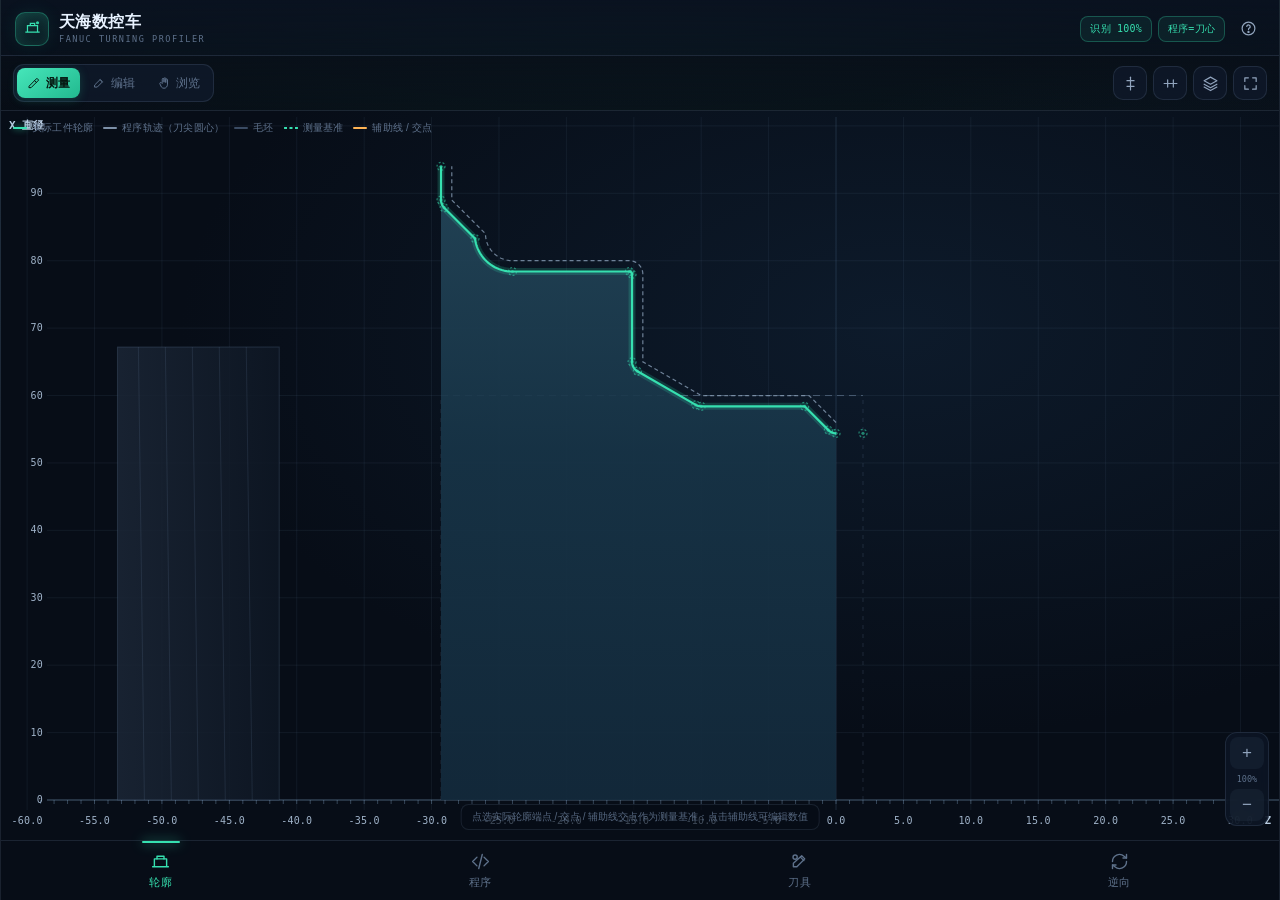
==== commit 2cd472d2: "init project" ====
--- a/index.html
+++ b/index.html
@@ -218,6 +218,158 @@
           程序 X/Z 为刀尖圆心轨迹（含 A 角度、C 倒角、R 圆角、U/W 增量）；实际工件轮廓由程序轨迹向材料侧偏移刀尖半径 R 实时生成（直线平移 R、内凹圆弧 R+r、外凸圆弧 R−r、程序凹拐角留下半径 R 的包络弧）。G41/G42 刀尖补偿指令已移除，程序中出现时将忽略并提示。刀库几何/磨损补偿（X 直径、Z 轴向）按输入值整体平移实际轮廓。
         </div>
       </section>
+
+      <!-- ================= 逆向 ================= -->
+      <section class="view" id="view-reverse">
+        <div class="page-head">
+          <div>
+            <h2>逆向 · 程序轮廓 → 加工程序</h2>
+            <p>把当前程序路径当作工件实际轮廓，按刀尖圆弧自动生成刀心加工程序</p>
+          </div>
+          <div class="page-actions">
+            <button class="btn ghost" id="btnRevHelp">
+              <svg viewBox="0 0 24 24"><circle cx="12" cy="12" r="9"/><path d="M9.6 9.2a2.4 2.4 0 1 1 3.6 2.2c-.9.6-1.2 1-1.2 2.1"/><circle cx="12" cy="16.8" r=".8"/></svg>
+              使用说明
+            </button>
+            <button class="btn primary" id="btnRevGenerate">
+              <svg viewBox="0 0 24 24"><path d="M4 12a8 8 0 0 1 13.3-6L20 8"/><path d="M20 4v4h-4"/></svg>
+              生成程序
+            </button>
+          </div>
+        </div>
+
+        <div class="rev-grid">
+          <!-- 左列：来源 + 刀具 + 参数 -->
+          <div class="rev-col">
+            <div class="card">
+              <div class="card-head">
+                <h3>① 轮廓来源</h3>
+                <span class="pill" id="revSourceState">当前程序</span>
+              </div>
+              <div class="rev-source" id="revSourceInfo">读取中…</div>
+              <p class="rev-source-tip">当前"程序"页里的 G 代码路径即目标工件轮廓，生成时会按刀尖圆弧 R 反推刀心轨迹。</p>
+              <button class="btn ghost rev-reload" id="revReload">
+                <svg viewBox="0 0 24 24"><path d="M20 11a8 8 0 1 0-2.3 5.7"/><path d="M20 5v6h-6"/></svg>
+                重新读取当前程序
+              </button>
+            </div>
+
+            <div class="card">
+              <div class="card-head"><h3>② 刀具（刀尖圆弧）</h3></div>
+              <div class="field-grid">
+                <div class="field">
+                  <label>选择刀具</label>
+                  <div class="select-wrap">
+                    <select id="revToolSelect" aria-label="选择刀具"></select>
+                    <svg class="select-caret" viewBox="0 0 24 24"><path d="m7 10 5 5 5-5"/></svg>
+                  </div>
+                </div>
+                <div class="field">
+                  <label>刀尖圆弧 R (mm)</label>
+                  <div class="num-input">
+                    <button data-rev-step="-1" data-target="revRadius">−</button>
+                    <input id="revRadius" type="number" inputmode="decimal" step="0.01" min="0" max="3" value="0.8">
+                    <button data-rev-step="1" data-target="revRadius">+</button>
+                  </div>
+                </div>
+                <div class="field wide">
+                  <label>加工方向</label>
+                  <div class="segmented-small">
+                    <button id="revSidePlus" class="is-on">外圆 (side +1)</button>
+                    <button id="revSideMinus">内孔 (side −1)</button>
+                  </div>
+                </div>
+                <div class="field">
+                  <label>刀号 T</label>
+                  <input id="revToolNo" type="number" inputmode="numeric" step="1" min="1" max="99" value="1">
+                </div>
+                <div class="field">
+                  <label>刀具名称</label>
+                  <input id="revToolName" type="text" value="外圆精车刀">
+                </div>
+              </div>
+            </div>
+
+            <div class="card">
+              <div class="card-head"><h3>③ 生成参数</h3></div>
+              <div class="field-grid">
+                <div class="field">
+                  <label>程序号 O</label>
+                  <input id="revProgNo" type="number" inputmode="numeric" step="1" value="1007">
+                </div>
+                <div class="field">
+                  <label>进给 F (mm/r)</label>
+                  <input id="revFeed" type="number" inputmode="decimal" step="0.01" min="0.01" value="0.2">
+                </div>
+                <div class="field">
+                  <label>主轴 S (rpm)</label>
+                  <input id="revSpindle" type="number" inputmode="numeric" step="100" value="2500">
+                </div>
+                <div class="field">
+                  <label>恒线速 (m/min)</label>
+                  <input id="revSpeed" type="number" inputmode="numeric" step="10" value="180">
+                </div>
+                <div class="field wide">
+                  <label>切削液</label>
+                  <div class="segmented-small">
+                    <button id="revCoolantOff" class="is-on">关</button>
+                    <button id="revCoolantOn">M08</button>
+                  </div>
+                </div>
+              </div>
+              <p class="rev-source-tip">起刀点与安全退刀点按轮廓范围自动计算，无需填写。</p>
+            </div>
+          </div>
+
+          <!-- 右列：预览 + 结果 -->
+          <div class="rev-col">
+            <div class="card">
+              <div class="card-head">
+                <h3>轮廓预览</h3>
+                <span class="pill" id="revPreviewState">待生成</span>
+              </div>
+              <div class="rev-preview-wrap">
+                <svg id="revPreviewSvg" viewBox="0 0 400 240" preserveAspectRatio="xMidYMid meet"></svg>
+                <div class="rev-preview-legend">
+                  <span><i class="dot dot-actual"></i>目标轮廓（当前程序）</span>
+                  <span><i class="dot dot-nominal"></i>生成程序刀心轨迹</span>
+                </div>
+              </div>
+            </div>
+
+            <div class="card rev-result">
+              <div class="card-head">
+                <h3>G 代码预览</h3>
+                <span class="pill" id="revGcodeStats">--</span>
+              </div>
+              <textarea id="revGcodeOutput" spellcheck="false" readonly aria-label="逆向生成的 G 代码"></textarea>
+              <div class="rev-actions">
+                <button class="btn ghost" id="revBtnCopy">
+                  <svg viewBox="0 0 24 24"><rect x="9" y="9" width="10" height="10" rx="2"/><path d="M5 15V5a2 2 0 0 1 2-2h10"/></svg>
+                  复制
+                </button>
+                <button class="btn ghost" id="revBtnDownload">
+                  <svg viewBox="0 0 24 24"><path d="M12 4v12"/><path d="m7 11 5 5 5-5"/><path d="M4 20h16"/></svg>
+                  导出 .nc
+                </button>
+                <button class="btn primary" id="revBtnApply">
+                  <svg viewBox="0 0 24 24"><path d="m5 12 4.5 4.5L19 7"/></svg>
+                  替换当前程序
+                </button>
+              </div>
+            </div>
+
+            <div class="card rev-diag" id="revDiagCard" style="display:none">
+              <div class="card-head"><h3>审计 / 警告</h3></div>
+              <div class="diag-list" id="revDiagList"></div>
+            </div>
+
+            <div class="callout">
+              <strong>回代验证：</strong>生成程序再经正向算法（刀心 + 刀尖 R）仿真得到实际轮廓，应与当前程序路径重合；仅凹拐角处会出现半径 R 的包络弧，属正常现象。
+            </div>
+          </div>
+        </div>
+      </section>
     </main>
 
     <nav class="tabbar" role="tablist">
@@ -233,6 +385,10 @@
         <svg viewBox="0 0 24 24"><path d="M14.5 5.5 18 9 9 18H5v-4z"/><path d="m13 7 4 4"/><circle cx="7" cy="7" r="2.4"/></svg>
         <span>刀具</span>
       </button>
+      <button class="tab" data-view="reverse">
+        <svg viewBox="0 0 24 24"><path d="M4 12a8 8 0 0 1 13.3-6L20 8"/><path d="M20 4v4h-4"/><path d="M20 12a8 8 0 0 1-13.3 6L4 16"/><path d="M4 20v-4h4"/></svg>
+        <span>逆向</span>
+      </button>
     </nav>
   </div>
 
@@ -256,6 +412,129 @@
     </div>
   </div>
 
+  <div class="modal" id="revHelpModal">
+    <div class="modal-card doc-card" role="dialog" aria-modal="true" aria-labelledby="revHelpTitle">
+      <div class="modal-head">
+        <h3 id="revHelpTitle">逆向模块 · 使用说明与参数配置</h3>
+        <button class="icon-btn ghost" id="btnRevHelpClose" aria-label="关闭">
+          <svg viewBox="0 0 24 24"><path d="m6 6 12 12M18 6 6 18"/></svg>
+        </button>
+      </div>
+      <div class="modal-body doc-body">
+
+        <div class="doc-toc">
+          <strong>目录</strong>
+          <a href="#revDoc1">1 功能概述</a>
+          <a href="#revDoc2">2 轮廓来源</a>
+          <a href="#revDoc3">3 参数配置</a>
+          <a href="#revDoc4">4 操作步骤</a>
+          <a href="#revDoc5">5 回代验证</a>
+          <a href="#revDoc6">6 算法说明</a>
+          <a href="#revDoc7">7 常见问题</a>
+          <a href="#revDoc8">8 限制</a>
+        </div>
+
+        <h4 id="revDoc1">1 功能概述</h4>
+        <p>逆向模块把 <strong>“程序”页当前的 G 代码路径</strong> 直接当作 <strong>工件实际轮廓</strong>，再按刀尖圆弧半径 R 反推出 <strong>刀心轨迹</strong>，生成一份新的加工程序。新程序在机床上加工出的实际轮廓，就是您原来的程序路径。</p>
+        <div class="doc-flow">
+          <span class="doc-node">当前程序路径（=目标轮廓）</span>
+          <span class="doc-arrow">→ 反向等距偏移 R →</span>
+          <span class="doc-node">刀心轨迹</span>
+          <span class="doc-arrow">→ 后置处理 →</span>
+          <span class="doc-node">新加工程序</span>
+        </div>
+        <p>不需要再手工输入轮廓数据，也不需要写刀补指令；刀尖圆弧补偿由生成算法完成。</p>
+
+        <h4 id="revDoc2">2 轮廓来源</h4>
+        <ul class="doc-list">
+          <li>自动读取“程序”页的 G 代码，取其中 <code>G01 / G02 / G03</code> 切削段；<code>G00</code>、空走段、起点终点重合的段会被忽略。</li>
+          <li>程序里含有 A 角度、C 倒角、R 圆角、U/W 增量时，会先按正向解析规则展开，再作为目标轮廓。</li>
+          <li>存在多把刀或跳刀（G00 后再切削）时，按端点连续性拆链，取总长最长的一条连续链作为目标轮廓。</li>
+          <li>修改程序后，点 <strong>重新读取当前程序</strong> 或 <strong>生成程序</strong> 即可按新路径重算。</li>
+        </ul>
+
+        <h4 id="revDoc3">3 参数配置</h4>
+
+        <h5>3.1 刀具（刀尖圆弧）</h5>
+        <div class="doc-table-wrap">
+          <table class="doc-table">
+            <thead><tr><th>参数</th><th>作用</th><th>取值建议</th></tr></thead>
+            <tbody>
+              <tr><td>选择刀具</td><td>从刀库读取 R / 刀号 / 名称，并按类型自动设置方向</td><td>默认跟随当前刀具</td></tr>
+              <tr><td>刀尖圆弧 R</td><td>反向偏移量；R 越大，生成程序与目标轮廓的间距越大</td><td>必须与实际刀片一致，如 R0.4 / R0.8</td></tr>
+              <tr><td>加工方向</td><td>外圆 side +1（沿行进方向左偏）；内孔 side −1</td><td>外圆车削选 +1；内孔镗削选 −1</td></tr>
+              <tr><td>刀号 T / 名称</td><td>写入新程序 <code>T0101</code> 与程序头注释</td><td>与机床刀补号一致</td></tr>
+            </tbody>
+          </table>
+        </div>
+
+        <h5>3.2 生成参数</h5>
+        <div class="doc-table-wrap">
+          <table class="doc-table">
+            <thead><tr><th>参数</th><th>输出指令</th><th>说明</th></tr></thead>
+            <tbody>
+              <tr><td>程序号 O</td><td><code>O1007</code></td><td>同时作为导出文件名</td></tr>
+              <tr><td>进给 F</td><td><code>F…</code></td><td>每转进给 mm/r</td></tr>
+              <tr><td>主轴 S</td><td><code>G50 S…</code></td><td>最高转速限制</td></tr>
+              <tr><td>恒线速</td><td><code>G96 S… M03</code></td><td>切削线速度 m/min</td></tr>
+              <tr><td>切削液</td><td><code>M08</code></td><td>开启时输出</td></tr>
+            </tbody>
+          </table>
+        </div>
+        <p class="doc-note">起刀点与安全退刀点按生成轨迹范围自动计算（最大直径 +4 / +6，Z 最大 +2），无需填写；程序段号从 <code>N10</code> 起、步进 5，圆弧用 <code>I / K</code> 格式。</p>
+
+        <h4 id="revDoc4">4 操作步骤</h4>
+        <ol class="doc-steps">
+          <li>在“程序”页确认要作为轮廓的 G 代码（可直接编辑或载入示例）。</li>
+          <li>切换到 <strong>逆向</strong> 标签，模块自动读取并生成一次。</li>
+          <li>确认刀具：刀尖圆弧 R 与加工方向必须与实际一致。</li>
+          <li>按需修改程序号、进给、主轴、线速、切削液，稍候自动重算。</li>
+          <li>查看预览：<span class="doc-legend doc-legend-actual">绿色</span>为目标轮廓（当前程序路径），<span class="doc-legend doc-legend-nominal">蓝色虚线</span>为生成程序的刀心轨迹。</li>
+          <li>点 <strong>生成程序</strong>：生成结果会直接写入“程序”页，同时显示在 G 代码预览里；也可用 <strong>复制</strong> / <strong>导出 .nc</strong> 取走程序。</li>
+          <li>写入后再次进入逆向页，目标轮廓仍取写入前的原始程序，不会发生二次偏移。</li>
+        </ol>
+
+        <h4 id="revDoc5">5 回代验证</h4>
+        <ul class="doc-list">
+          <li>生成时自动做回代校验：把新程序按“刀心 + 刀尖 R”正向偏移，与目标轮廓逐点比较，偏差显示在预览卡右上角。</li>
+          <li>合格标准：≤ 0.01 mm。若超差，检查程序路径是否中断或不连续。</li>
+          <li>尖角处会出现半径 R 的 <strong>包络弧</strong>，这是刀尖圆弧的真实轨迹，不是误差。</li>
+          <li>整体偏移约 2R：加工方向选反；圆弧方向相反：检查原程序 G02/G03。</li>
+        </ul>
+
+        <h4 id="revDoc6">6 算法说明</h4>
+        <ul class="doc-list">
+          <li><strong>直线：</strong>目标轮廓沿法向偏移 R，得到刀心直线。</li>
+          <li><strong>圆弧：</strong>内凹时刀心 R = 轮廓 R − R<sub>刀</sub>；外凸时刀心 R = 轮廓 R + R<sub>刀</sub>。</li>
+          <li><strong>凹角（工件尖角）：</strong>两段刀心偏移线沿切向延长求交，交点即刀心拐点，加工后收成尖角。</li>
+          <li><strong>凸角（工件外露拐点）：</strong>插入一段以轮廓拐点为圆心、半径等于刀尖 R 的圆弧，刀尖绕拐点摆动，偏移后才精确还原尖角。</li>
+          <li><strong>包络弧：</strong>若目标轮廓含半径≈R 的包络弧，会识别为上一道工序的刀尖痕迹并折算成拐点。</li>
+        </ul>
+
+        <h4 id="revDoc7">7 常见问题</h4>
+        <div class="doc-table-wrap">
+          <table class="doc-table">
+            <thead><tr><th>现象</th><th>原因</th><th>处理</th></tr></thead>
+            <tbody>
+              <tr><td>提示“没有可用的切削路径”</td><td>当前程序只有 G00 或全部为空走</td><td>在程序页补上 G01/G02/G03 轮廓段</td></tr>
+              <tr><td>生成的程序坐标整体偏移约 2R</td><td>加工方向选反</td><td>外圆选 +1，内孔选 −1</td></tr>
+              <tr><td>回代偏差偏大</td><td>目标路径不连续，或相邻特征间距小于 2R</td><td>检查程序端点是否首尾相接</td></tr>
+              <tr><td>圆弧半径小于 R 报警</td><td>内凹处轮廓 R 必须大于刀尖 R</td><td>改用更小刀尖 R 或核对程序</td></tr>
+            </tbody>
+          </table>
+        </div>
+
+        <h4 id="revDoc8">8 限制</h4>
+        <ul class="doc-list">
+          <li>支持 X（直径）/ Z 两轴车削，输出逐段 G00 / G01 / G02 / G03，不生成 G71/G70 等复合循环。</li>
+          <li>取一条最长切削链；多工序多刀具的程序请分段处理。</li>
+          <li>程序中的 X/Z 为刀心坐标，导入机床前请核对刀补号与刀尖方位。</li>
+        </ul>
+
+      </div>
+    </div>
+  </div>
+
   <div class="pick-pop" id="pickPop"></div>
 
   <div class="pick-pop guide-pop" id="guidePop">
@@ -275,6 +554,7 @@
   <script src="js/geometry.js"></script>
   <script src="js/parser.js"></script>
   <script src="js/simulator.js"></script>
+  <script src="js/reverse.js"></script>
   <script src="js/samples.js"></script>
   <script src="js/viewer.js"></script>
   <script src="js/app.js"></script>
--- a/css/app.css
+++ b/css/app.css
@@ -802,6 +802,124 @@
 .modal-body p { margin: 0 0 11px; font-size: 11.5px; line-height: 1.75; color: #9db0c6; }
 .modal-body strong { color: var(--mint); font-weight: 600; }
 
+/* ============ 逆向使用说明文档 ============ */
+.doc-card { max-width: 640px; max-height: 88vh; }
+@media (min-width: 900px) {
+  .doc-card { max-width: 800px; max-height: 86vh; }
+}
+.doc-body { padding: 14px 18px 26px; }
+.doc-body p { font-size: 12px; line-height: 1.8; }
+.doc-body h4 {
+  margin: 22px 0 8px;
+  padding-bottom: 6px;
+  font-size: 13.5px;
+  color: var(--text);
+  border-bottom: 1px solid var(--line);
+  scroll-margin-top: 54px;
+}
+.doc-body h4:first-of-type { margin-top: 6px; }
+.doc-body h5 { margin: 16px 0 6px; font-size: 12px; color: var(--cyan); font-weight: 600; }
+.doc-body code {
+  padding: 1px 5px;
+  border-radius: 4px;
+  background: rgba(96, 200, 255, .1);
+  color: #a8dcff;
+  font-family: var(--mono);
+  font-size: 11px;
+  word-break: break-word;
+}
+.doc-toc {
+  display: flex;
+  flex-wrap: wrap;
+  gap: 6px 10px;
+  align-items: baseline;
+  padding: 9px 11px;
+  margin-bottom: 6px;
+  border-radius: 10px;
+  background: rgba(148, 178, 210, .05);
+  border: 1px solid var(--line);
+}
+.doc-toc strong { font-size: 11px; color: var(--text-mute); margin-right: 2px; }
+.doc-toc a {
+  font-size: 11px;
+  color: var(--cyan);
+  text-decoration: none;
+  padding: 2px 0;
+}
+.doc-toc a:hover { color: var(--mint); text-decoration: underline; }
+
+.doc-table-wrap { overflow-x: auto; margin: 8px 0 12px; border-radius: 10px; border: 1px solid var(--line); }
+.doc-table { width: 100%; border-collapse: collapse; font-size: 11px; }
+.doc-table th, .doc-table td {
+  padding: 7px 9px;
+  text-align: left;
+  vertical-align: top;
+  line-height: 1.65;
+  border-bottom: 1px solid var(--line);
+  color: #9db0c6;
+}
+.doc-table th { background: rgba(148, 178, 210, .07); color: var(--text); font-weight: 600; white-space: nowrap; }
+.doc-table td:first-child { color: var(--text); white-space: nowrap; }
+.doc-table tr:last-child td { border-bottom: 0; }
+
+.doc-code {
+  margin: 6px 0 14px;
+  padding: 10px 12px;
+  border-radius: 10px;
+  background: rgba(6, 11, 20, .72);
+  border: 1px solid var(--line);
+  color: #b7e6ff;
+  font-family: var(--mono);
+  font-size: 11px;
+  line-height: 1.7;
+  overflow-x: auto;
+  white-space: pre;
+}
+
+.doc-flow {
+  display: flex;
+  flex-wrap: wrap;
+  align-items: center;
+  gap: 6px 8px;
+  margin: 4px 0 12px;
+  padding: 10px;
+  border-radius: 10px;
+  background: rgba(54, 224, 176, .05);
+  border: 1px dashed rgba(54, 224, 176, .25);
+}
+.doc-node {
+  padding: 4px 9px;
+  border-radius: 7px;
+  background: rgba(54, 224, 176, .12);
+  color: var(--mint);
+  font-size: 11px;
+  font-weight: 600;
+  white-space: nowrap;
+}
+.doc-arrow { color: var(--text-mute); font-size: 10.5px; }
+
+.doc-steps, .doc-list { margin: 6px 0 12px; padding-left: 20px; }
+.doc-steps li, .doc-list li {
+  margin-bottom: 6px;
+  font-size: 12px;
+  line-height: 1.75;
+  color: #9db0c6;
+}
+.doc-steps li::marker { color: var(--mint); font-size: 11px; }
+.doc-list li::marker { color: var(--cyan); }
+
+.doc-legend { display: inline-block; padding: 0 5px; border-radius: 4px; font-size: 11px; }
+.doc-legend-actual { color: var(--mint); background: rgba(54, 224, 176, .12); }
+.doc-legend-nominal { color: var(--cyan); background: rgba(96, 200, 255, .12); }
+
+.doc-note {
+  padding: 8px 11px;
+  border-left: 2px solid var(--amber);
+  border-radius: 0 8px 8px 0;
+  background: rgba(255, 180, 84, .07);
+  color: #c9b395 !important;
+}
+
 .pick-pop {
   position: fixed;
   min-width: 150px;
@@ -882,3 +1000,125 @@
   .measure-grid { gap: 6px; }
   .metric b { font-size: 13px; }
 }
+
+/* ============ reverse view ============ */
+.rev-grid {
+  display: flex;
+  flex-direction: column;
+  gap: 12px;
+  padding: 14px;
+  padding-bottom: 92px;
+}
+.rev-col { display: flex; flex-direction: column; gap: 12px; }
+
+.rev-source {
+  display: grid;
+  gap: 6px;
+  padding: 10px 12px;
+  border-radius: 10px;
+  background: var(--bg-2);
+  border: 1px solid var(--line);
+  margin-bottom: 8px;
+}
+.rev-source-row {
+  display: flex;
+  justify-content: space-between;
+  align-items: baseline;
+  font-size: 11.5px;
+  color: var(--text-dim);
+}
+.rev-source-row b {
+  color: var(--mint);
+  font-family: var(--mono);
+  font-size: 12px;
+  font-weight: 600;
+}
+.rev-source-tip {
+  margin: 0 0 8px;
+  font-size: 11px;
+  line-height: 1.6;
+  color: var(--text-mute);
+}
+.rev-reload { width: 100%; justify-content: center; }
+
+#revGcodeOutput {
+  width: 100%;
+  min-height: 200px;
+  max-height: 360px;
+  padding: 10px 12px;
+  border-radius: 10px;
+  background: rgba(6, 11, 20, .6);
+  border: 1px solid var(--line-strong);
+  color: var(--text);
+  font-family: var(--mono);
+  font-size: 12px;
+  line-height: 1.55;
+  resize: vertical;
+  outline: none;
+  transition: border-color .15s ease;
+}
+#revGcodeOutput:focus { border-color: var(--mint); }
+
+.rev-preview-wrap {
+  position: relative;
+  width: 100%;
+  aspect-ratio: 5/3;
+  border-radius: 10px;
+  background: var(--bg-2);
+  border: 1px solid var(--line);
+  overflow: hidden;
+}
+#revPreviewSvg { width: 100%; height: 100%; display: block; }
+.rev-preview-legend {
+  position: absolute;
+  bottom: 6px;
+  left: 8px;
+  display: flex;
+  gap: 12px;
+  font-size: 11px;
+  color: var(--text-dim);
+  background: rgba(6, 11, 20, .7);
+  padding: 4px 8px;
+  border-radius: 6px;
+}
+.rev-preview-legend .dot {
+  width: 10px; height: 10px; border-radius: 50%;
+  display: inline-block; margin-right: 4px;
+  vertical-align: middle;
+}
+.rev-preview-legend .dot-actual { background: var(--mint); }
+.rev-preview-legend .dot-nominal { background: var(--cyan); }
+
+.rev-actions {
+  display: flex;
+  gap: 8px;
+  margin-top: 10px;
+  flex-wrap: wrap;
+}
+.rev-actions .btn { flex: 1; min-width: 90px; justify-content: center; }
+
+.rev-diag .diag-list { max-height: 160px; overflow-y: auto; }
+
+/* SVG 绘图元素 */
+.rev-line-actual { stroke: var(--mint); stroke-width: 1.8; fill: none; stroke-linecap: round; }
+.rev-arc-actual { stroke: var(--mint); stroke-width: 1.8; fill: none; }
+.rev-line-nominal { stroke: var(--cyan); stroke-width: 1.4; fill: none; stroke-dasharray: 5 3; stroke-linecap: round; }
+.rev-arc-nominal { stroke: var(--cyan); stroke-width: 1.4; fill: none; stroke-dasharray: 5 3; }
+.rev-pt-actual { fill: var(--mint); stroke: var(--bg-2); stroke-width: 1.5; }
+.rev-pt-nominal { fill: var(--cyan); stroke: var(--bg-2); stroke-width: 1.5; }
+.rev-grid-line { stroke: var(--line); stroke-width: 0.5; }
+.rev-axis-line { stroke: rgba(96, 200, 255, .3); stroke-width: 0.8; stroke-dasharray: 2 2; }
+
+/* 大屏下两列布局 */
+@media (min-width: 900px) {
+  .app-shell { max-width: 1200px; }
+  .rev-grid {
+    display: grid;
+    grid-template-columns: 1fr 1fr;
+    gap: 16px;
+  }
+}
+@media (min-width: 1200px) {
+  .app-shell { max-width: 1400px; }
+  .rev-grid { grid-template-columns: 1fr 1fr; gap: 18px; }
+}
